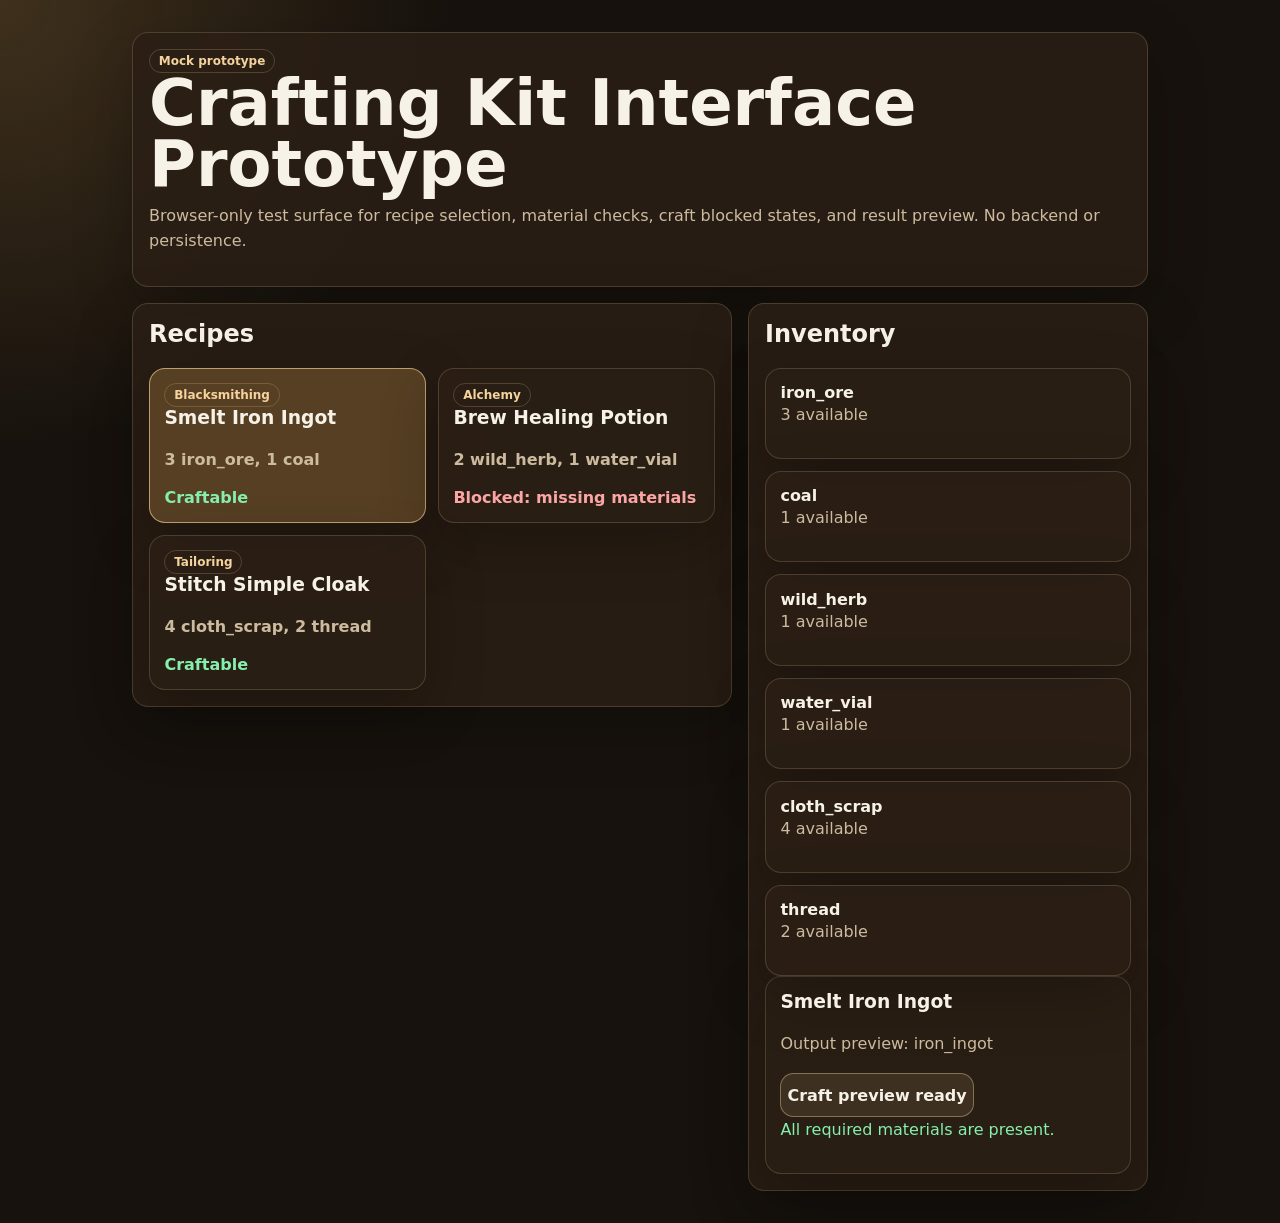
==== prototype/crafting-interface.html @ cd6b06ab "feat: add crafting interface prototype" ====
<!doctype html>
<html lang="en">
  <head>
    <meta charset="utf-8" />
    <meta name="viewport" content="width=device-width, initial-scale=1" />
    <title>Crafting Kit Prototype</title>
    <style>
      :root {
        color: #f7f2e8;
        background: #17120d;
        font-family: Inter, ui-sans-serif, system-ui, -apple-system, BlinkMacSystemFont, "Segoe UI", sans-serif;
      }

      * {
        box-sizing: border-box;
      }

      body {
        margin: 0;
        min-width: 320px;
        background:
          radial-gradient(circle at top left, rgba(206, 156, 83, 0.22), transparent 28rem),
          #17120d;
      }

      main {
        width: min(1080px, 100%);
        margin: 0 auto;
        padding: 1rem;
      }

      .hero,
      .panel,
      .recipe-card,
      .result-card {
        border: 1px solid rgba(244, 211, 157, 0.18);
        border-radius: 1rem;
        background: rgba(43, 31, 22, 0.86);
        box-shadow: 0 20px 60px rgba(0, 0, 0, 0.24);
      }

      .hero,
      .panel {
        padding: 1rem;
      }

      .hero {
        margin-bottom: 1rem;
      }

      h1,
      h2,
      h3,
      p {
        margin-top: 0;
      }

      h1 {
        margin-bottom: 0.5rem;
        font-size: clamp(2rem, 8vw, 4rem);
        line-height: 0.95;
      }

      p {
        color: #cdbb9f;
        line-height: 1.6;
      }

      .layout {
        display: grid;
        gap: 1rem;
      }

      .recipe-grid,
      .inventory-grid {
        display: grid;
        gap: 0.75rem;
      }

      .recipe-card,
      .result-card {
        padding: 0.9rem;
      }

      .recipe-card {
        width: 100%;
        color: inherit;
        text-align: left;
        cursor: pointer;
      }

      .recipe-card.selected {
        border-color: rgba(244, 211, 157, 0.65);
        background: rgba(106, 78, 42, 0.72);
      }

      .pill {
        display: inline-flex;
        border: 1px solid rgba(244, 211, 157, 0.2);
        border-radius: 999px;
        padding: 0.25rem 0.55rem;
        color: #f4d39d;
        font-size: 0.75rem;
        font-weight: 800;
      }

      button {
        min-height: 2.8rem;
        border: 1px solid rgba(244, 211, 157, 0.4);
        border-radius: 0.85rem;
        color: #f7f2e8;
        background: rgba(244, 211, 157, 0.1);
        font: inherit;
        font-weight: 800;
      }

      .blocked {
        color: #fca5a5;
      }

      .ok {
        color: #86efac;
      }

      @media (min-width: 760px) {
        main {
          padding: 2rem;
        }

        .layout {
          grid-template-columns: 1.2fr 0.8fr;
          align-items: start;
        }

        .recipe-grid {
          grid-template-columns: repeat(2, minmax(0, 1fr));
        }
      }
    </style>
  </head>
  <body>
    <main>
      <section class="hero">
        <span class="pill">Mock prototype</span>
        <h1>Crafting Kit Interface Prototype</h1>
        <p>
          Browser-only test surface for recipe selection, material checks, craft blocked states,
          and result preview. No backend or persistence.
        </p>
      </section>

      <section class="layout">
        <section class="panel">
          <h2>Recipes</h2>
          <div class="recipe-grid" id="recipeGrid"></div>
        </section>

        <section class="panel">
          <h2>Inventory</h2>
          <div class="inventory-grid" id="inventoryGrid"></div>
          <div class="result-card" id="resultCard"></div>
        </section>
      </section>
    </main>

    <script>
      const inventory = {
        iron_ore: 3,
        coal: 1,
        wild_herb: 1,
        water_vial: 1,
        cloth_scrap: 4,
        thread: 2
      };

      const recipes = [
        {
          id: "iron_ingot_from_ore",
          name: "Smelt Iron Ingot",
          profession: "Blacksmithing",
          inputs: [
            ["iron_ore", 3],
            ["coal", 1]
          ],
          output: "iron_ingot"
        },
        {
          id: "brew_healing_potion",
          name: "Brew Healing Potion",
          profession: "Alchemy",
          inputs: [
            ["wild_herb", 2],
            ["water_vial", 1]
          ],
          output: "healing_potion"
        },
        {
          id: "stitch_simple_cloak",
          name: "Stitch Simple Cloak",
          profession: "Tailoring",
          inputs: [
            ["cloth_scrap", 4],
            ["thread", 2]
          ],
          output: "simple_cloak"
        }
      ];

      let selectedRecipe = recipes[0];

      function canCraft(recipe) {
        return recipe.inputs.every(([itemId, quantity]) => (inventory[itemId] || 0) >= quantity);
      }

      function renderRecipes() {
        const grid = document.getElementById("recipeGrid");
        grid.innerHTML = "";

        recipes.forEach((recipe) => {
          const button = document.createElement("button");
          button.className = `recipe-card ${recipe.id === selectedRecipe.id ? "selected" : ""}`;
          button.innerHTML = `
            <span class="pill">${recipe.profession}</span>
            <h3>${recipe.name}</h3>
            <p>${recipe.inputs.map(([itemId, quantity]) => `${quantity} ${itemId}`).join(", ")}</p>
            <strong class="${canCraft(recipe) ? "ok" : "blocked"}">
              ${canCraft(recipe) ? "Craftable" : "Blocked: missing materials"}
            </strong>
          `;
          button.addEventListener("click", () => {
            selectedRecipe = recipe;
            render();
          });
          grid.appendChild(button);
        });
      }

      function renderInventory() {
        const grid = document.getElementById("inventoryGrid");
        grid.innerHTML = Object.entries(inventory)
          .map(([itemId, quantity]) => `<div class="recipe-card"><strong>${itemId}</strong><p>${quantity} available</p></div>`)
          .join("");
      }

      function renderResult() {
        const result = document.getElementById("resultCard");
        const ok = canCraft(selectedRecipe);
        result.innerHTML = `
          <h3>${selectedRecipe.name}</h3>
          <p>Output preview: ${selectedRecipe.output}</p>
          <button type="button">${ok ? "Craft preview ready" : "Craft blocked"}</button>
          <p class="${ok ? "ok" : "blocked"}">
            ${ok ? "All required materials are present." : "One or more required materials are missing."}
          </p>
        `;
      }

      function render() {
        renderRecipes();
        renderInventory();
        renderResult();
      }

      render();
    </script>
  </body>
</html>
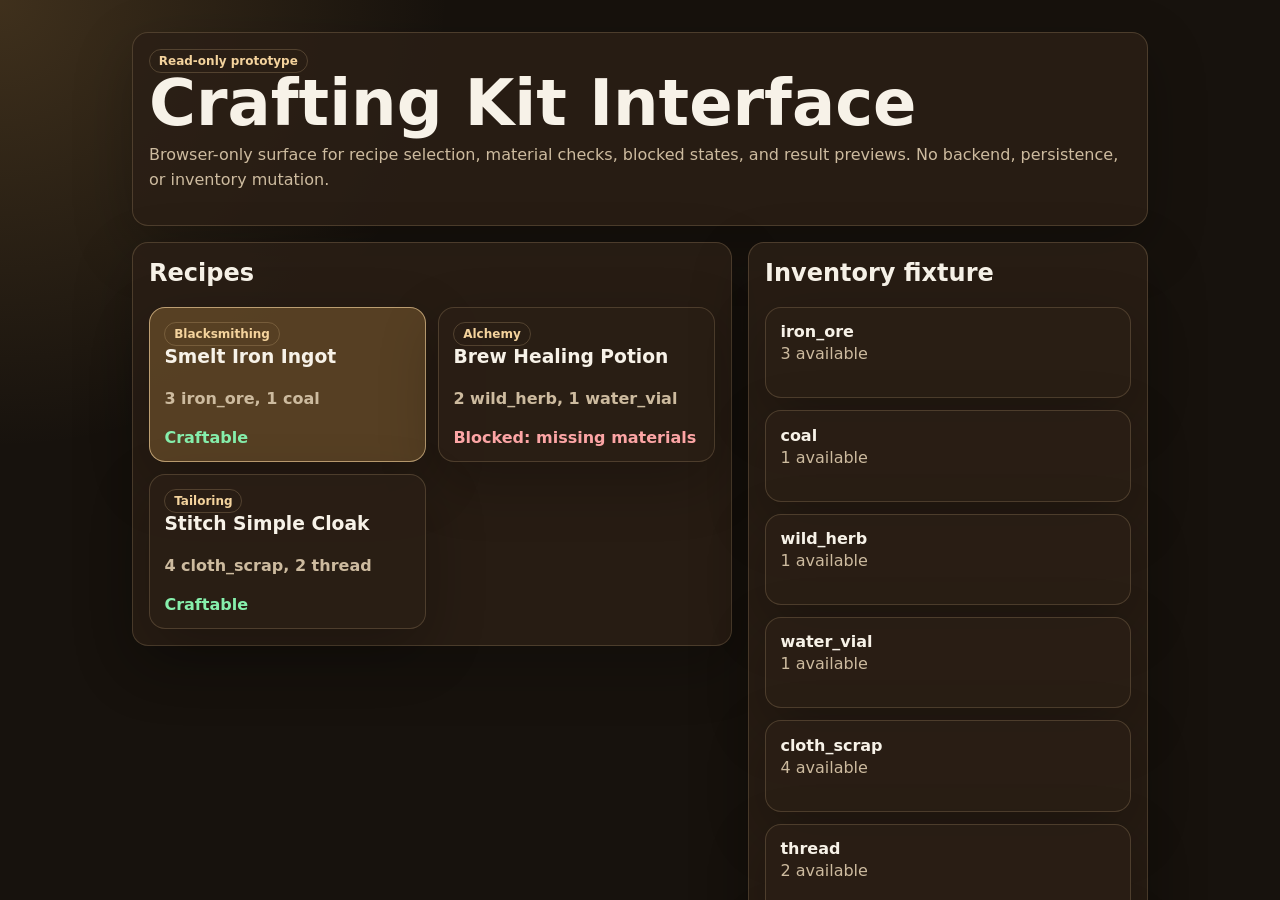
==== commit 4a6ce7f9: "build crafting kit foundation and browser structure" ====
--- a/prototype/crafting-interface.html
+++ b/prototype/crafting-interface.html
@@ -2,266 +2,10 @@
 <html lang="en">
   <head>
     <meta charset="utf-8" />
-    <meta name="viewport" content="width=device-width, initial-scale=1" />
+    <meta http-equiv="refresh" content="0; url=index.html" />
     <title>Crafting Kit Prototype</title>
-    <style>
-      :root {
-        color: #f7f2e8;
-        background: #17120d;
-        font-family: Inter, ui-sans-serif, system-ui, -apple-system, BlinkMacSystemFont, "Segoe UI", sans-serif;
-      }
-
-      * {
-        box-sizing: border-box;
-      }
-
-      body {
-        margin: 0;
-        min-width: 320px;
-        background:
-          radial-gradient(circle at top left, rgba(206, 156, 83, 0.22), transparent 28rem),
-          #17120d;
-      }
-
-      main {
-        width: min(1080px, 100%);
-        margin: 0 auto;
-        padding: 1rem;
-      }
-
-      .hero,
-      .panel,
-      .recipe-card,
-      .result-card {
-        border: 1px solid rgba(244, 211, 157, 0.18);
-        border-radius: 1rem;
-        background: rgba(43, 31, 22, 0.86);
-        box-shadow: 0 20px 60px rgba(0, 0, 0, 0.24);
-      }
-
-      .hero,
-      .panel {
-        padding: 1rem;
-      }
-
-      .hero {
-        margin-bottom: 1rem;
-      }
-
-      h1,
-      h2,
-      h3,
-      p {
-        margin-top: 0;
-      }
-
-      h1 {
-        margin-bottom: 0.5rem;
-        font-size: clamp(2rem, 8vw, 4rem);
-        line-height: 0.95;
-      }
-
-      p {
-        color: #cdbb9f;
-        line-height: 1.6;
-      }
-
-      .layout {
-        display: grid;
-        gap: 1rem;
-      }
-
-      .recipe-grid,
-      .inventory-grid {
-        display: grid;
-        gap: 0.75rem;
-      }
-
-      .recipe-card,
-      .result-card {
-        padding: 0.9rem;
-      }
-
-      .recipe-card {
-        width: 100%;
-        color: inherit;
-        text-align: left;
-        cursor: pointer;
-      }
-
-      .recipe-card.selected {
-        border-color: rgba(244, 211, 157, 0.65);
-        background: rgba(106, 78, 42, 0.72);
-      }
-
-      .pill {
-        display: inline-flex;
-        border: 1px solid rgba(244, 211, 157, 0.2);
-        border-radius: 999px;
-        padding: 0.25rem 0.55rem;
-        color: #f4d39d;
-        font-size: 0.75rem;
-        font-weight: 800;
-      }
-
-      button {
-        min-height: 2.8rem;
-        border: 1px solid rgba(244, 211, 157, 0.4);
-        border-radius: 0.85rem;
-        color: #f7f2e8;
-        background: rgba(244, 211, 157, 0.1);
-        font: inherit;
-        font-weight: 800;
-      }
-
-      .blocked {
-        color: #fca5a5;
-      }
-
-      .ok {
-        color: #86efac;
-      }
-
-      @media (min-width: 760px) {
-        main {
-          padding: 2rem;
-        }
-
-        .layout {
-          grid-template-columns: 1.2fr 0.8fr;
-          align-items: start;
-        }
-
-        .recipe-grid {
-          grid-template-columns: repeat(2, minmax(0, 1fr));
-        }
-      }
-    </style>
   </head>
   <body>
-    <main>
-      <section class="hero">
-        <span class="pill">Mock prototype</span>
-        <h1>Crafting Kit Interface Prototype</h1>
-        <p>
-          Browser-only test surface for recipe selection, material checks, craft blocked states,
-          and result preview. No backend or persistence.
-        </p>
-      </section>
-
-      <section class="layout">
-        <section class="panel">
-          <h2>Recipes</h2>
-          <div class="recipe-grid" id="recipeGrid"></div>
-        </section>
-
-        <section class="panel">
-          <h2>Inventory</h2>
-          <div class="inventory-grid" id="inventoryGrid"></div>
-          <div class="result-card" id="resultCard"></div>
-        </section>
-      </section>
-    </main>
-
-    <script>
-      const inventory = {
-        iron_ore: 3,
-        coal: 1,
-        wild_herb: 1,
-        water_vial: 1,
-        cloth_scrap: 4,
-        thread: 2
-      };
-
-      const recipes = [
-        {
-          id: "iron_ingot_from_ore",
-          name: "Smelt Iron Ingot",
-          profession: "Blacksmithing",
-          inputs: [
-            ["iron_ore", 3],
-            ["coal", 1]
-          ],
-          output: "iron_ingot"
-        },
-        {
-          id: "brew_healing_potion",
-          name: "Brew Healing Potion",
-          profession: "Alchemy",
-          inputs: [
-            ["wild_herb", 2],
-            ["water_vial", 1]
-          ],
-          output: "healing_potion"
-        },
-        {
-          id: "stitch_simple_cloak",
-          name: "Stitch Simple Cloak",
-          profession: "Tailoring",
-          inputs: [
-            ["cloth_scrap", 4],
-            ["thread", 2]
-          ],
-          output: "simple_cloak"
-        }
-      ];
-
-      let selectedRecipe = recipes[0];
-
-      function canCraft(recipe) {
-        return recipe.inputs.every(([itemId, quantity]) => (inventory[itemId] || 0) >= quantity);
-      }
-
-      function renderRecipes() {
-        const grid = document.getElementById("recipeGrid");
-        grid.innerHTML = "";
-
-        recipes.forEach((recipe) => {
-          const button = document.createElement("button");
-          button.className = `recipe-card ${recipe.id === selectedRecipe.id ? "selected" : ""}`;
-          button.innerHTML = `
-            <span class="pill">${recipe.profession}</span>
-            <h3>${recipe.name}</h3>
-            <p>${recipe.inputs.map(([itemId, quantity]) => `${quantity} ${itemId}`).join(", ")}</p>
-            <strong class="${canCraft(recipe) ? "ok" : "blocked"}">
-              ${canCraft(recipe) ? "Craftable" : "Blocked: missing materials"}
-            </strong>
-          `;
-          button.addEventListener("click", () => {
-            selectedRecipe = recipe;
-            render();
-          });
-          grid.appendChild(button);
-        });
-      }
-
-      function renderInventory() {
-        const grid = document.getElementById("inventoryGrid");
-        grid.innerHTML = Object.entries(inventory)
-          .map(([itemId, quantity]) => `<div class="recipe-card"><strong>${itemId}</strong><p>${quantity} available</p></div>`)
-          .join("");
-      }
-
-      function renderResult() {
-        const result = document.getElementById("resultCard");
-        const ok = canCraft(selectedRecipe);
-        result.innerHTML = `
-          <h3>${selectedRecipe.name}</h3>
-          <p>Output preview: ${selectedRecipe.output}</p>
-          <button type="button">${ok ? "Craft preview ready" : "Craft blocked"}</button>
-          <p class="${ok ? "ok" : "blocked"}">
-            ${ok ? "All required materials are present." : "One or more required materials are missing."}
-          </p>
-        `;
-      }
-
-      function render() {
-        renderRecipes();
-        renderInventory();
-        renderResult();
-      }
-
-      render();
-    </script>
+    <p>Opening the <a href="index.html">Crafting Kit prototype</a>…</p>
   </body>
 </html>
